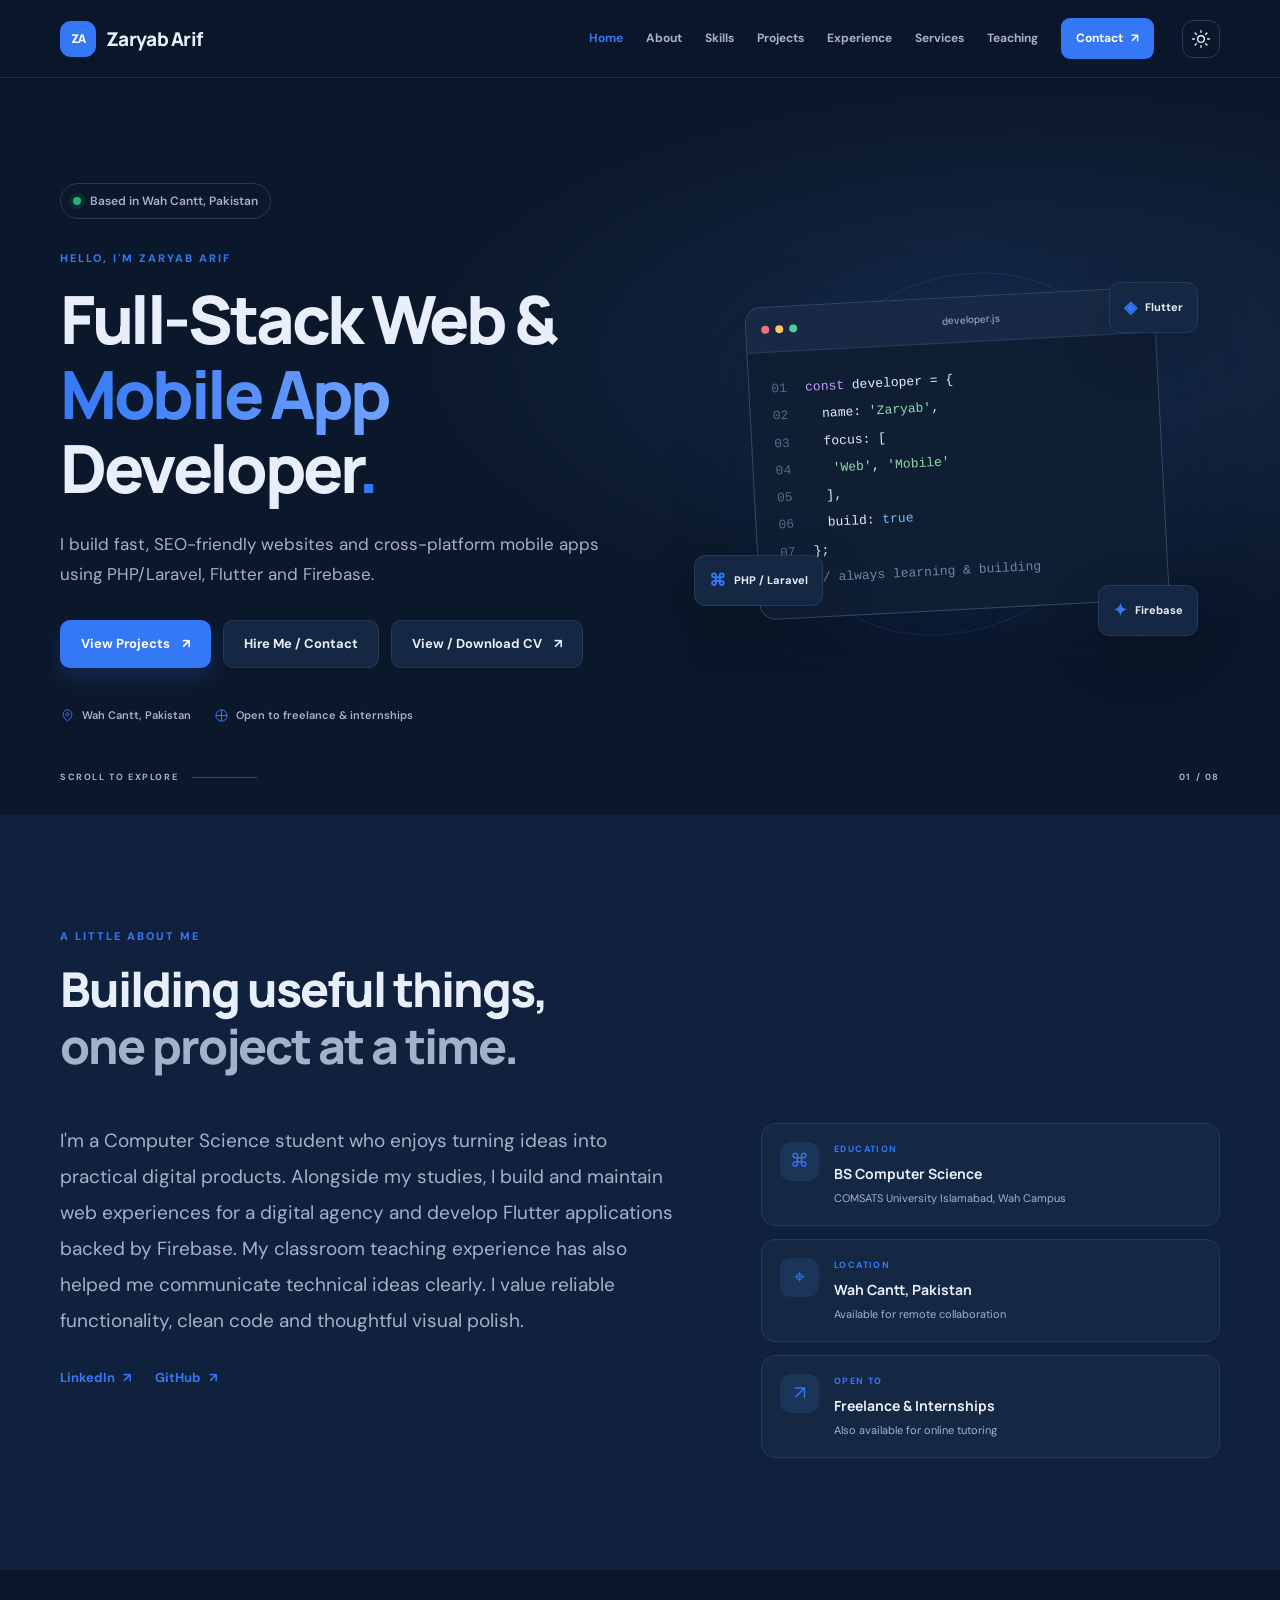
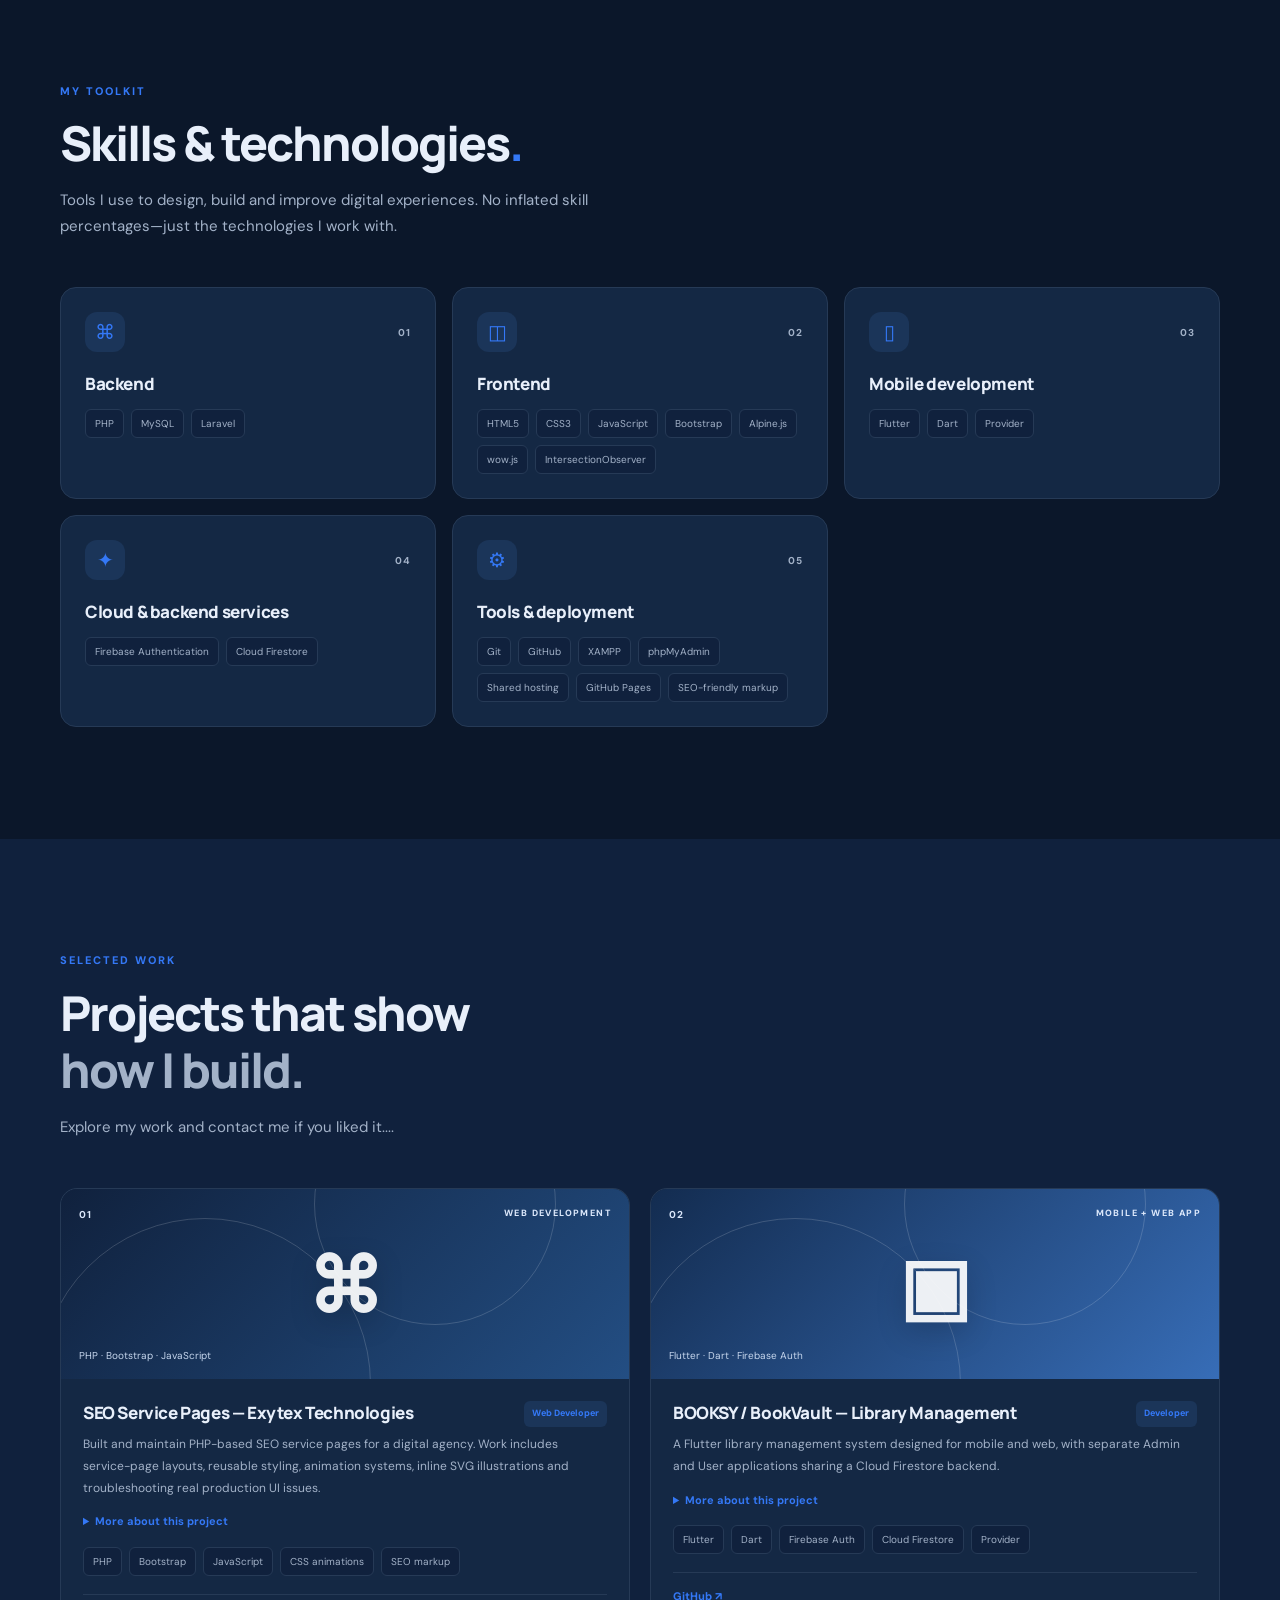
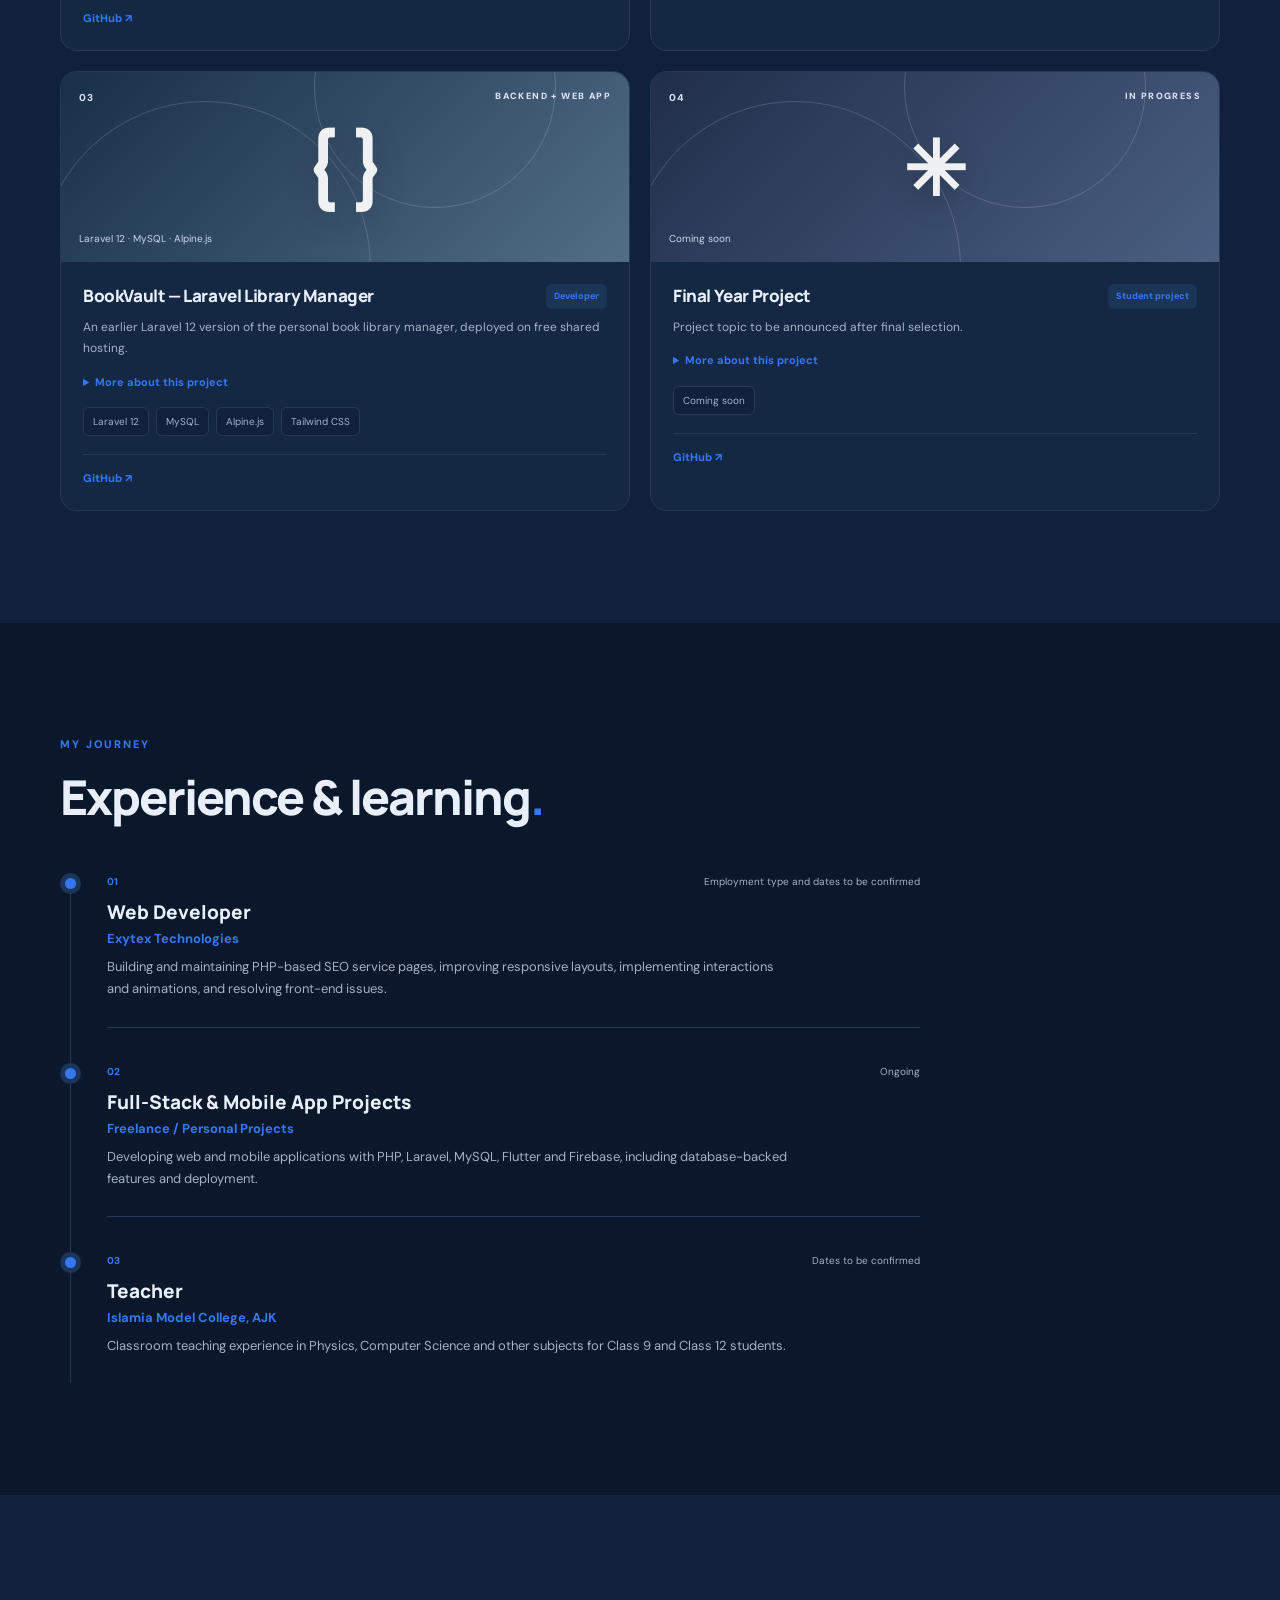
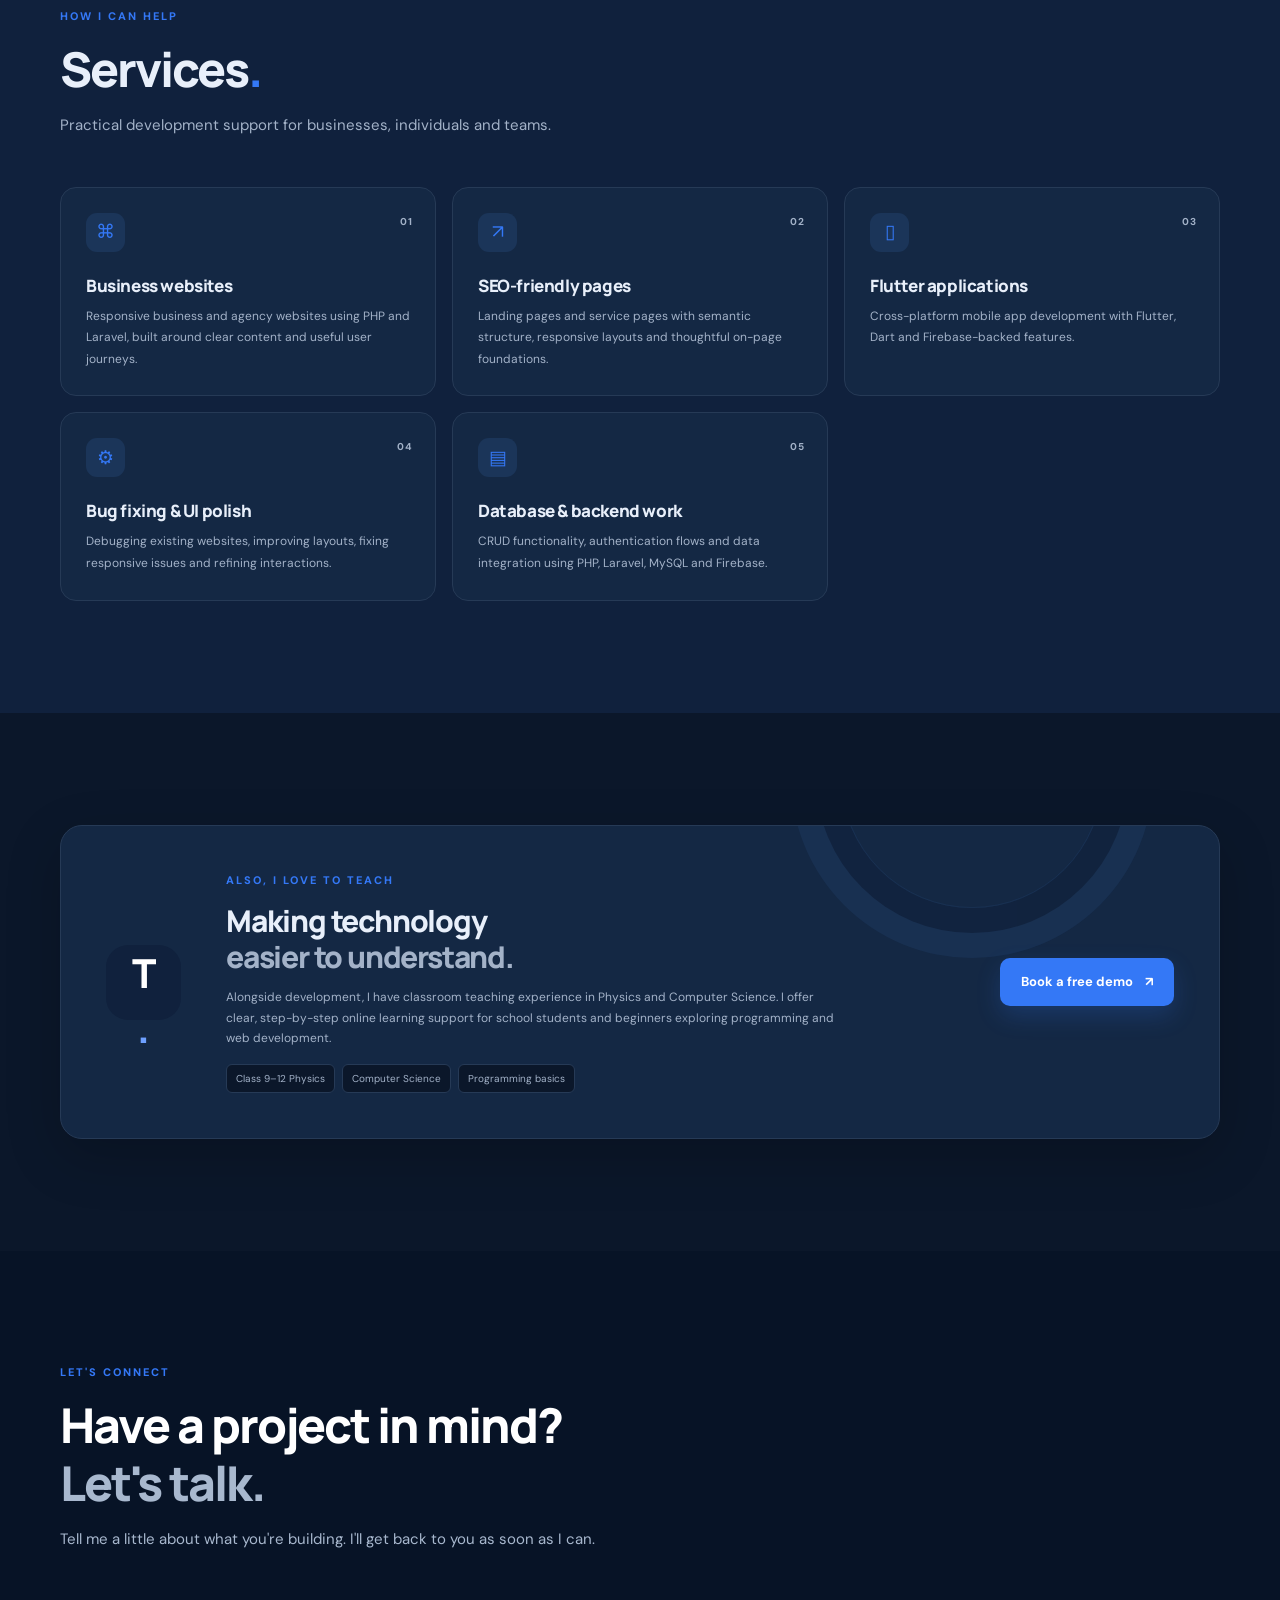
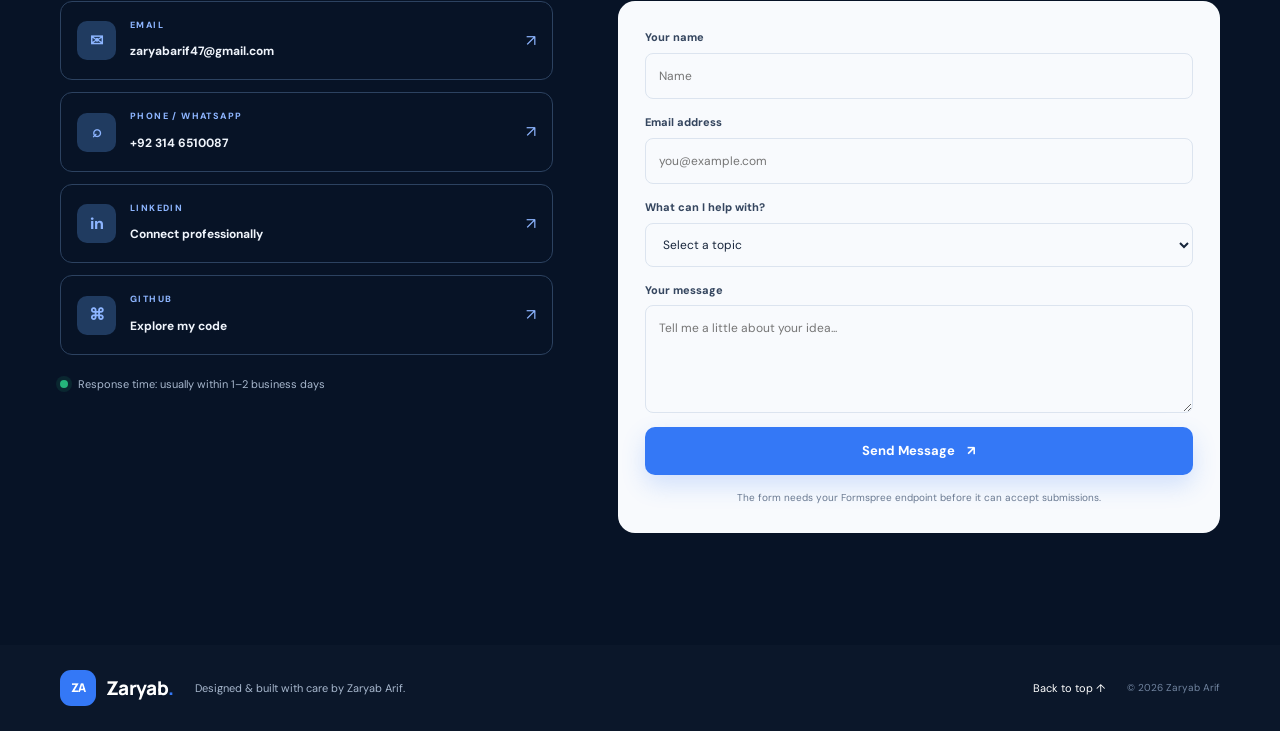
==== index.html @ fd58aae4 "Add files via upload" ====
<!doctype html>
<html lang="en">
<head>
  <meta charset="utf-8">
  <meta name="viewport" content="width=device-width, initial-scale=1">
  <meta name="theme-color" content="#10213d">
  <meta name="description" content="Zaryab Arif is a Full-Stack Web & Mobile App Developer and Computer Science student in Wah Cantt, Pakistan. Explore web, Flutter and Firebase projects.">
  <meta name="author" content="Zaryab Arif">
  <meta property="og:type" content="website">
  <meta property="og:title" content="Zaryab Arif | Full-Stack Web & Mobile App Developer">
  <meta property="og:description" content="I build fast, SEO-friendly websites and cross-platform mobile apps using PHP/Laravel, Flutter and Firebase.">
  <meta property="og:url" content="https://YOUR-USERNAME.github.io/YOUR-REPOSITORY/">
  <meta property="og:image" content="https://YOUR-USERNAME.github.io/YOUR-REPOSITORY/assets/og-cover.svg">
  <meta name="twitter:card" content="summary_large_image">
  <link rel="canonical" href="https://YOUR-USERNAME.github.io/YOUR-REPOSITORY/">
  <link rel="icon" href="assets/favicon.svg" type="image/svg+xml">
  <link rel="preconnect" href="https://fonts.googleapis.com">
  <link rel="preconnect" href="https://fonts.gstatic.com" crossorigin>
  <link href="https://fonts.googleapis.com/css2?family=DM+Sans:wght@400;500;600;700&family=Manrope:wght@400;500;600;700;800&display=swap" rel="stylesheet">
  <link rel="stylesheet" href="styles.css">
  <title>Zaryab Arif | Full-Stack Web & Mobile App Developer</title>
</head>
<body>
  <a class="skip-link" href="#main">Skip to content</a>
  <header class="site-header" id="top">
    <nav class="nav container" aria-label="Main navigation">
      <a class="brand" href="#home" aria-label="Zaryab Arif home"><span class="brand-mark">ZA</span><span>Zaryab Arif<span class="brand-dot"></span></span></a>
      <button class="menu-toggle icon-button" aria-label="Open navigation menu" aria-expanded="false" aria-controls="nav-links">
        <svg viewBox="0 0 24 24" aria-hidden="true"><path d="M4 7h16M4 12h16M4 17h16"/></svg>
      </button>
      <div class="nav-links" id="nav-links">
        <a href="#home">Home</a><a href="#about">About</a><a href="#skills">Skills</a><a href="#projects">Projects</a><a href="#experience">Experience</a><a href="#services">Services</a><a href="#teaching">Teaching</a><a class="nav-contact" href="#contact">Contact <span aria-hidden="true">↗</span></a>
      </div>
      <button class="theme-toggle icon-button" aria-label="Switch to light mode" title="Toggle color theme">
        <svg class="sun-icon" viewBox="0 0 24 24" aria-hidden="true"><circle cx="12" cy="12" r="4"/><path d="M12 2v2m0 16v2M4.93 4.93l1.42 1.42m11.3 11.3 1.42 1.42M2 12h2m16 0h2M4.93 19.07l1.42-1.42m11.3-11.3 1.42-1.42"/></svg>
        <svg class="moon-icon" viewBox="0 0 24 24" aria-hidden="true"><path d="M20.5 14.2A8.5 8.5 0 0 1 9.8 3.5 8.5 8.5 0 1 0 20.5 14.2Z"/></svg>
      </button>
    </nav>
  </header>

  <main id="main">
    <section class="hero section" id="home">
      <div class="container hero-grid">
        <div class="hero-copy reveal">
          <div class="eyebrow"><span class="status-dot"></span><span id="hero-location">Based in Wah Cantt, Pakistan</span></div>
          <p class="hero-kicker">HELLO, I'M <span id="hero-name">ZARYAB ARIF</span></p>
          <h1>Full-Stack Web &amp; <span class="gradient-text">Mobile App</span> Developer<span class="accent-period">.</span></h1>
          <p class="hero-description" id="hero-pitch">I build fast, SEO-friendly websites and cross-platform mobile apps using PHP/Laravel, Flutter and Firebase.</p>
          <div class="hero-actions">
            <a class="button button-primary" href="#projects">View Projects <span aria-hidden="true">↗</span></a>
            <a class="button button-secondary" href="#contact">Hire Me / Contact</a>
            <a class="button button-secondary"
   href="assets/Zaryab-Arif-CV.pdf"
   target="_blank"
   rel="noopener noreferrer">
   View / Download CV <span aria-hidden="true">↗</span>
</a>
          </div>
          <div class="hero-meta">
            <span><svg viewBox="0 0 24 24" aria-hidden="true"><path d="M12 21s7-5.2 7-11a7 7 0 1 0-14 0c0 5.8 7 11 7 11Z"/><circle cx="12" cy="10" r="2.3"/></svg><span id="hero-city">Wah Cantt, Pakistan</span></span>
            <span><svg viewBox="0 0 24 24" aria-hidden="true"><path d="M12 3v18M3 12h18"/><circle cx="12" cy="12" r="9"/></svg>Open to freelance &amp; internships</span>
          </div>
        </div>
        <div class="hero-art reveal" aria-label="Abstract illustration of web and mobile development">
          <div class="orbit orbit-one"></div><div class="orbit orbit-two"></div>
          <div class="code-window">
            <div class="window-top"><span></span><span></span><span></span><b>developer.js</b></div>
            <div class="code-lines" aria-hidden="true">
              <p><i>01</i> <span class="code-purple">const</span> developer = {</p>
              <p><i>02</i> &nbsp; name: <span class="code-green">'Zaryab'</span>,</p>
              <p><i>03</i> &nbsp; focus: [</p>
              <p><i>04</i> &nbsp;&nbsp; <span class="code-green">'Web'</span>, <span class="code-green">'Mobile'</span></p>
              <p><i>05</i> &nbsp; ],</p>
              <p><i>06</i> &nbsp; build: <span class="code-blue">true</span></p>
              <p><i>07</i> };</p>
              <p class="code-comment"><i>08</i> // always learning & building</p>
            </div>
          </div>
          <div class="floating-chip chip-flutter"><span class="chip-symbol">◈</span> Flutter</div>
          <div class="floating-chip chip-php"><span class="chip-symbol">⌘</span> PHP / Laravel</div>
          <div class="floating-chip chip-firebase"><span class="chip-symbol">✦</span> Firebase</div>
          <div class="hero-glow"></div>
        </div>
      </div>
      <div class="container hero-bottom"><span>SCROLL TO EXPLORE</span><span class="scroll-line"></span><span>01 / 08</span></div>
    </section>

    <section class="section section-soft" id="about">
      <div class="container">
        <div class="section-heading reveal"><p class="section-label">A LITTLE ABOUT ME</p><h2>Building useful things,<br><span class="muted-heading">one project at a time.</span></h2></div>
        <div class="about-grid">
          <div class="about-main reveal"><p class="large-copy" id="about-copy">I'm a Computer Science student who enjoys turning ideas into practical digital products. Alongside my studies, I build and maintain web experiences for a digital agency and develop Flutter applications backed by Firebase. My classroom teaching experience has also helped me communicate technical ideas clearly. I value reliable functionality, clean code and thoughtful visual polish.</p>
            <div class="about-links"><a href="https://www.linkedin.com/in/zaryab-arif-a4a70a3a6" target="_blank" rel="noopener noreferrer">LinkedIn <span>↗</span></a><a href="https://github.com/zaryabarif47-byte" target="_blank" rel="noopener noreferrer">GitHub <span>↗</span></a></div>
          </div>
          <div class="about-facts reveal">
            <div class="fact-card"><span class="fact-icon">⌘</span><div><small>EDUCATION</small><strong>BS Computer Science</strong><p>COMSATS University Islamabad, Wah Campus</p></div></div>
            <div class="fact-card"><span class="fact-icon">⌖</span><div><small>LOCATION</small><strong>Wah Cantt, Pakistan</strong><p>Available for remote collaboration</p></div></div>
            <div class="fact-card"><span class="fact-icon">↗</span><div><small>OPEN TO</small><strong>Freelance &amp; Internships</strong><p>Also available for online tutoring</p></div></div>
          </div>
        </div>
      </div>
    </section>

    <section class="section" id="skills">
      <div class="container">
        <div class="section-heading reveal"><p class="section-label">MY TOOLKIT</p><h2>Skills &amp; technologies<span class="accent-period">.</span></h2><p class="section-intro">Tools I use to design, build and improve digital experiences. No inflated skill percentages—just the technologies I work with.</p></div>
        <div class="skills-grid" id="skills-grid"></div>
      </div>
    </section>

    <section class="section section-soft" id="projects">
      <div class="container">
        <div class="section-heading reveal"><p class="section-label">SELECTED WORK</p><h2>Projects that show<br><span class="muted-heading">how I build.</span></h2><p class="section-intro">Explore my work and contact me if you liked it....</p></div>
        <div class="projects-grid" id="projects-grid"></div>
        
      </div>
    </section>

    <section class="section" id="experience">
      <div class="container">
        <div class="section-heading reveal"><p class="section-label">MY JOURNEY</p><h2>Experience &amp; learning<span class="accent-period">.</span></h2></div>
        <div class="timeline" id="timeline"></div>
      </div>
    </section>

    <section class="section section-soft" id="services">
      <div class="container">
        <div class="section-heading reveal"><p class="section-label">HOW I CAN HELP</p><h2>Services<span class="accent-period">.</span></h2><p class="section-intro">Practical development support for businesses, individuals and teams.</p></div>
        <div class="services-grid" id="services-grid"></div>
      </div>
    </section>

    <section class="section teaching-section" id="teaching">
      <div class="container teaching-panel reveal">
        <div class="teaching-mark">T<span>.</span></div>
        <div class="teaching-copy"><p class="section-label">ALSO, I LOVE TO TEACH</p><h2>Making technology<br><span class="muted-heading">easier to understand.</span></h2><p>Alongside development, I have classroom teaching experience in Physics and Computer Science. I offer clear, step-by-step online learning support for school students and beginners exploring programming and web development.</p><div class="teaching-tags"><span>Class 9–12 Physics</span><span>Computer Science</span><span>Programming basics</span></div></div>
        <a class="button button-primary" id="teaching-cta" href="https://wa.me/923146510087" target="_blank" rel="noopener noreferrer">Book a free demo <span>↗</span></a>
      </div>
    </section>

    <section class="section contact-section" id="contact">
      <div class="container">
        <div class="section-heading reveal"><p class="section-label">LET'S CONNECT</p><h2>Have a project in mind?<br><span class="muted-heading">Let's talk.</span></h2><p class="section-intro">Tell me a little about what you're building. I'll get back to you as soon as I can.</p></div>
        <div class="contact-grid">
          <div class="contact-details reveal">
            <a class="contact-item" href="mailto:zaryabarif47@gmail.com"><span class="contact-icon">✉</span><span><small>EMAIL</small><strong>zaryabarif47@gmail.com</strong></span><span class="contact-arrow">↗</span></a>
            <a class="contact-item" href="tel:+923146510087"><span class="contact-icon">⌕</span><span><small>PHONE / WHATSAPP</small><strong>+92 314 6510087</strong></span><span class="contact-arrow">↗</span></a>
            <a class="contact-item" href="https://www.linkedin.com/in/zaryab-arif-a4a70a3a6" target="_blank" rel="noopener noreferrer"><span class="contact-icon">in</span><span><small>LINKEDIN</small><strong>Connect professionally</strong></span><span class="contact-arrow">↗</span></a>
            <a class="contact-item" href="https://github.com/zaryabarif47-byte" target="_blank" rel="noopener noreferrer"><span class="contact-icon">⌘</span><span><small>GITHUB</small><strong>Explore my code</strong></span><span class="contact-arrow">↗</span></a>
            <div class="response-note"><span class="status-dot"></span> Response time: usually within 1–2 business days</div>
          </div>
          <form class="contact-form reveal" id="contact-form" action="https://formspree.io/f/YOUR_FORMSPREE_ID" method="POST">
            <div class="form-row"><label for="name">Your name</label><input id="name" name="name" autocomplete="name" required placeholder="Name"></div>
            <div class="form-row"><label for="email">Email address</label><input id="email" name="email" type="email" autocomplete="email" required placeholder="you@example.com"></div>
            <div class="form-row"><label for="subject">What can I help with?</label><select id="subject" name="subject" required><option value="" disabled selected>Select a topic</option><option>Website development</option><option>Mobile app development</option><option>Bug fixing / UI improvements</option><option>Online tutoring</option><option>Internship / Collaboration</option><option>Other</option></select></div>
            <div class="form-row"><label for="message">Your message</label><textarea id="message" name="message" rows="4" required placeholder="Tell me a little about your idea..."></textarea></div>
            <input type="text" name="_gotcha" class="honeypot" tabindex="-1" autocomplete="off" aria-hidden="true">
            <button class="button button-primary form-submit" type="submit">Send Message <span>↗</span></button>
            <p class="form-status" id="form-status" role="status" aria-live="polite">The form needs your Formspree endpoint before it can accept submissions.</p>
          </form>
        </div>
      </div>
    </section>
  </main>

  <footer class="footer">
    <div class="container footer-inner"><a class="brand" href="#home"><span class="brand-mark">ZA</span><span>Zaryab<span class="brand-dot">.</span></span></a><p>Designed &amp; built with care by Zaryab Arif.</p><a href="#top" class="back-top">Back to top ↑</a><span class="copyright">© <span id="year"></span> Zaryab Arif</span></div>
  </footer>
  <script src="data.js"></script>
  <script src="script.js" defer></script>
</body>
</html>
---- styles.css ----
@import url('https://fonts.googleapis.com/css2?family=DM+Sans:wght@400;500;600;700&family=Manrope:wght@400;500;600;700;800&display=swap');
:root{--navy:#10213d;--navy-2:#1c3456;--blue:#3478f6;--blue-2:#205fd3;--blue-pale:#eaf1ff;--ink:#17253b;--muted:#68778d;--line:#e3e9f1;--surface:#fff;--surface-2:#f5f8fc;--card:#fff;--shadow:0 18px 55px rgba(16,33,61,.08);--radius:20px;--font-body:'DM Sans',sans-serif;--font-heading:'Manrope',sans-serif;color-scheme:dark}
:root[data-theme="dark"]{--navy:#10213d;--navy-2:#1c3456;--ink:#e8effa;--muted:#a3b2c8;--line:#263a56;--surface:#0b172a;--surface-2:#10213d;--card:#142844;--blue-pale:#1b3559;--shadow:0 18px 55px rgba(0,0,0,.2);color-scheme:dark}
:root[data-theme="light"]{--navy:#f6f8fc;--navy-2:#eaf0f8;--ink:#14233b;--muted:#63728a;--line:#dfe6ef;--surface:#fff;--surface-2:#f4f7fb;--card:#fff;--blue-pale:#edf3ff;--shadow:0 18px 55px rgba(16,33,61,.08);color-scheme:light}
*{box-sizing:border-box}html{scroll-behavior:smooth;scroll-padding-top:88px}body{margin:0;background:var(--surface);color:var(--ink);font:400 16px/1.7 var(--font-body);-webkit-font-smoothing:antialiased}a{color:inherit;text-decoration:none}button,input,select,textarea{font:inherit}button,a{-webkit-tap-highlight-color:transparent}::selection{background:var(--blue);color:#fff}.container{width:min(1160px,calc(100% - 44px));margin-inline:auto}.section{padding:112px 0}.section-soft{background:var(--surface-2)}.skip-link{position:absolute;top:-60px;left:16px;background:var(--blue);color:#fff;padding:10px 16px;border-radius:8px;z-index:1000}.skip-link:focus{top:12px}
.site-header{height:78px;position:sticky;top:0;z-index:100;background:color-mix(in srgb,var(--surface) 88%,transparent);backdrop-filter:blur(18px);border-bottom:1px solid color-mix(in srgb,var(--line) 70%,transparent)}.nav{height:100%;display:flex;align-items:center;gap:28px}.brand{display:inline-flex;align-items:center;gap:10px;font:800 19px var(--font-heading);letter-spacing:-.7px;white-space:nowrap}.brand-mark{display:grid;place-items:center;width:36px;height:36px;border-radius:11px;background:var(--blue);color:white;font-size:12px;letter-spacing:-.5px}.brand-dot,.accent-period{color:var(--blue)}.nav-links{display:flex;align-items:center;gap:23px;margin-left:auto}.nav-links a{font-size:12px;font-weight:700;color:var(--muted);transition:color .2s}.nav-links a:hover,.nav-links a.active{color:var(--blue)}.nav-links .nav-contact{background:var(--blue);color:white;padding:10px 15px;border-radius:9px}.nav-links .nav-contact:hover{background:var(--blue-2);color:white}.nav-contact span{padding-left:5px}.icon-button{border:0;background:transparent;color:var(--ink);cursor:pointer;display:grid;place-items:center}.icon-button svg{width:20px;height:20px;fill:none;stroke:currentColor;stroke-width:1.7;stroke-linecap:round;stroke-linejoin:round}.theme-toggle{width:38px;height:38px;border:1px solid var(--line);border-radius:11px;flex:none}.moon-icon{display:none}.menu-toggle{display:none}
.hero{min-height:690px;padding:105px 0 30px;overflow:hidden;background:radial-gradient(ellipse at 80% 38%,color-mix(in srgb,var(--blue-pale) 65%,transparent),transparent 43%),var(--surface)}.hero-grid{display:grid;grid-template-columns:1.06fr .94fr;align-items:center;gap:40px}.eyebrow{display:inline-flex;align-items:center;gap:9px;padding:7px 12px;border:1px solid var(--line);border-radius:99px;color:var(--muted);font-size:12px;font-weight:600;margin-bottom:30px}.status-dot{width:8px;height:8px;background:#25b47b;border-radius:50%;box-shadow:0 0 0 4px rgba(37,180,123,.12)}.hero-kicker,.section-label{font-size:11px;letter-spacing:2px;font-weight:800;color:var(--blue);margin:0 0 14px}.hero h1{font:800 clamp(42px,5.2vw,68px)/1.12 var(--font-heading);letter-spacing:-3.4px;margin:0;max-width:650px}.gradient-text{background:linear-gradient(100deg,#3478f6,#70a2ff);-webkit-background-clip:text;background-clip:text;color:transparent}.hero-description{max-width:540px;color:var(--muted);font-size:17px;line-height:1.8;margin:23px 0 30px}.hero-actions{display:flex;flex-wrap:wrap;gap:12px}.button{display:inline-flex;align-items:center;justify-content:center;gap:12px;min-height:48px;padding:0 20px;border-radius:10px;font-size:13px;font-weight:700;border:1px solid transparent;cursor:pointer;transition:transform .2s,background .2s,box-shadow .2s}.button:hover{transform:translateY(-3px)}.button-primary{background:var(--blue);color:#fff;box-shadow:0 10px 24px rgba(52,120,246,.2)}.button-primary:hover{background:var(--blue-2);box-shadow:0 13px 27px rgba(52,120,246,.27)}.button-secondary{border-color:var(--line);color:var(--ink);background:var(--card)}.button-secondary:hover{border-color:var(--blue);color:var(--blue)}.hero-meta{display:flex;gap:23px;flex-wrap:wrap;margin-top:38px;color:var(--muted);font-size:11px;font-weight:600}.hero-meta span{display:inline-flex;align-items:center;gap:7px}.hero-meta svg{width:15px;height:15px;fill:none;stroke:var(--blue);stroke-width:1.6}
.hero-art{height:440px;position:relative;display:grid;place-items:center}.hero-glow{position:absolute;width:290px;height:290px;background:var(--blue);opacity:.09;filter:blur(75px);border-radius:50%;z-index:0}.orbit{position:absolute;border:1px solid color-mix(in srgb,var(--blue) 20%,transparent);border-radius:50%;transform:rotate(-24deg)}.orbit-one{width:420px;height:250px}.orbit-two{width:340px;height:390px;transform:rotate(48deg)}.code-window{width:min(410px,92%);position:relative;z-index:2;background:#101e34;border:1px solid #344966;border-radius:16px;box-shadow:0 30px 80px rgba(10,25,48,.25);overflow:hidden;transform:rotate(-3deg)}.window-top{height:45px;background:#172944;border-bottom:1px solid #2a3d59;display:flex;align-items:center;gap:6px;padding:0 15px}.window-top>span{width:8px;height:8px;border-radius:50%;background:#ff6d6d}.window-top>span:nth-child(2){background:#ffc65c}.window-top>span:nth-child(3){background:#51cf91}.window-top b{font:500 10px var(--font-body);color:#91a5c2;margin-left:auto;margin-right:auto}.code-lines{padding:23px 22px 25px}.code-lines p{font:500 13px/2.1 ui-monospace,SFMono-Regular,Consolas,monospace;color:#e3ecfb;margin:0;white-space:nowrap}.code-lines i{font-style:normal;color:#526a8a;display:inline-block;width:26px}.code-purple{color:#c49cff}.code-green{color:#91d9ae}.code-blue{color:#7cb8ff}.code-comment{color:#6c86a7!important}.floating-chip{position:absolute;z-index:3;background:var(--card);border:1px solid var(--line);box-shadow:var(--shadow);border-radius:11px;padding:10px 14px;font-size:11px;font-weight:700;display:flex;align-items:center;gap:8px;animation:float 5s ease-in-out infinite}.chip-symbol{color:var(--blue);font-size:17px}.chip-flutter{top:48px;right:22px}.chip-php{bottom:68px;left:0;animation-delay:-1.7s}.chip-firebase{bottom:38px;right:22px;animation-delay:-3s}.hero-bottom{display:flex;align-items:center;gap:14px;color:var(--muted);font-size:9px;letter-spacing:1.6px;font-weight:700;margin-top:45px}.scroll-line{height:1px;width:65px;background:var(--blue);opacity:.5}.hero-bottom span:last-child{margin-left:auto}
.section-heading{margin-bottom:48px}.section-heading h2{font:800 clamp(32px,4vw,48px)/1.2 var(--font-heading);letter-spacing:-2px;margin:0;color:var(--ink)}.muted-heading{color:var(--muted)}.section-intro{max-width:570px;color:var(--muted);margin:16px 0 0;font-size:15px}.about-grid{display:grid;grid-template-columns:1.15fr .85fr;gap:80px;align-items:start}.large-copy{font-size:19px;line-height:1.9;color:var(--muted);margin:0}.about-links{display:flex;gap:24px;margin-top:28px}.about-links a{font-size:13px;font-weight:700;color:var(--blue)}.about-links span{margin-left:5px}.about-facts{display:grid;gap:13px}.fact-card{display:flex;gap:15px;padding:18px;background:var(--card);border:1px solid var(--line);border-radius:14px}.fact-icon,.service-icon{display:grid;place-items:center;flex:none;width:39px;height:39px;background:var(--blue-pale);color:var(--blue);border-radius:11px;font-size:19px}.fact-card small,.contact-item small{display:block;font-size:9px;letter-spacing:1.4px;font-weight:800;color:var(--blue);margin-bottom:3px}.fact-card strong{font:700 14px var(--font-heading)}.fact-card p{margin:3px 0 0;color:var(--muted);font-size:11px;line-height:1.5}
.skills-grid{display:grid;grid-template-columns:repeat(3,1fr);gap:16px}.skill-card{padding:24px;background:var(--card);border:1px solid var(--line);border-radius:16px;transition:transform .25s,border-color .25s,box-shadow .25s}.skill-card:hover,.project-card:hover,.service-card:hover{transform:translateY(-5px);border-color:color-mix(in srgb,var(--blue) 45%,var(--line));box-shadow:var(--shadow)}.skill-card-top{display:flex;justify-content:space-between;align-items:center}.skill-icon{width:40px;height:40px;display:grid;place-items:center;background:var(--blue-pale);border-radius:12px;color:var(--blue);font-size:20px}.skill-index,.project-number,.service-number{color:var(--muted);font-size:10px;letter-spacing:1px;font-weight:700}.skill-card h3,.project-content h3,.service-card h3{font:800 17px var(--font-heading);margin:20px 0 14px;letter-spacing:-.4px}.skill-tags,.project-tags,.teaching-tags{display:flex;flex-wrap:wrap;gap:7px}.skill-tags span,.project-tags span,.teaching-tags span{font-size:10px;color:var(--muted);background:var(--surface-2);border:1px solid var(--line);padding:5px 9px;border-radius:6px}
.projects-grid{display:grid;grid-template-columns:repeat(2,1fr);gap:20px}.project-card{background:var(--card);border:1px solid var(--line);border-radius:17px;overflow:hidden;transition:transform .25s,border-color .25s,box-shadow .25s}.project-visual{height:190px;position:relative;overflow:hidden;display:flex;align-items:center;justify-content:center;background:linear-gradient(135deg,#10213d,#234e83)}.project-visual:before,.project-visual:after{content:"";position:absolute;border:1px solid rgba(255,255,255,.16);border-radius:50%;width:240px;height:240px;transform:translate(90px,-80px)}.project-visual:after{width:330px;height:330px;transform:translate(-140px,100px)}.project-visual-booksy{background:linear-gradient(135deg,#132c50,#376db7)}.project-visual-laravel-bookvault{background:linear-gradient(135deg,#182f48,#526d86)}.project-visual-fyp{background:linear-gradient(135deg,#202e4a,#4a5f82)}.project-number,.project-category{position:absolute;top:17px;color:#dce8fb;z-index:1}.project-number{left:18px}.project-category{right:18px;font-size:9px;letter-spacing:1.4px;font-weight:800}.project-visual-mark{font:800 76px var(--font-heading);color:rgba(255,255,255,.92);z-index:1;text-shadow:0 10px 30px rgba(0,0,0,.2)}.visual-caption{position:absolute;bottom:15px;left:18px;color:#c7d7ee;font-size:10px;z-index:1}.project-content{padding:22px}.project-title-row{display:flex;justify-content:space-between;align-items:flex-start;gap:12px}.project-content h3{margin:0 0 10px}.project-role{font-size:9px;color:var(--blue);font-weight:800;white-space:nowrap;background:var(--blue-pale);padding:5px 8px;border-radius:6px}.project-content>p,.project-details p{color:var(--muted);font-size:12px;line-height:1.8;margin:0 0 13px}.project-details{margin:8px 0 14px}.project-details summary{font-size:11px;font-weight:700;color:var(--blue);cursor:pointer}.project-details p{margin:8px 0 0}.project-tags{margin-top:16px}.project-links{display:flex;gap:17px;margin-top:18px;padding-top:14px;border-top:1px solid var(--line)}.project-links a{font-size:11px;font-weight:800;color:var(--blue)}.link-placeholder{font-size:10px;color:var(--muted);font-style:italic}.project-note{display:flex;align-items:center;gap:12px;margin-top:25px;color:var(--muted);font-size:12px}.project-note p{margin:0}.note-mark{display:grid;place-items:center;width:25px;height:25px;border-radius:50%;background:var(--blue-pale);color:var(--blue)}code{background:var(--surface-2);padding:2px 5px;border-radius:4px}
.timeline{max-width:850px;margin-left:10px;border-left:1px solid var(--line)}.timeline-item{position:relative;padding:0 0 35px 36px}.timeline-item:last-child{padding-bottom:0}.timeline-marker{position:absolute;left:-6px;top:5px;width:11px;height:11px;border-radius:50%;background:var(--blue);box-shadow:0 0 0 5px var(--blue-pale)}.timeline-content{padding:0 0 26px;border-bottom:1px solid var(--line)}.timeline-item:last-child .timeline-content{border:0}.timeline-top{display:flex;justify-content:space-between;gap:15px;margin-bottom:9px}.timeline-number{font-size:10px;font-weight:800;color:var(--blue)}.timeline-type{font-size:10px;color:var(--muted)}.timeline-content h3{font:800 19px var(--font-heading);margin:0}.timeline-content h4{font:700 13px var(--font-body);color:var(--blue);margin:5px 0 9px}.timeline-content p{font-size:13px;color:var(--muted);max-width:680px;margin:0}
.services-grid{display:grid;grid-template-columns:repeat(3,1fr);gap:16px}.service-card{position:relative;padding:25px;background:var(--card);border:1px solid var(--line);border-radius:16px;transition:transform .25s,border-color .25s,box-shadow .25s}.service-card .service-icon{margin-bottom:22px}.service-number{position:absolute;right:22px;top:25px}.service-card h3{margin:0 0 9px}.service-card p{font-size:12px;line-height:1.8;color:var(--muted);margin:0}
.teaching-panel{position:relative;display:grid;grid-template-columns:90px 1fr auto;gap:30px;align-items:center;padding:45px;background:var(--card);border:1px solid var(--line);border-radius:22px;box-shadow:var(--shadow);overflow:hidden}.teaching-panel:after{content:"";position:absolute;width:260px;height:260px;right:10%;top:-180px;border:1px solid var(--blue-pale);border-radius:50%;box-shadow:0 0 0 25px var(--surface-2),0 0 0 50px var(--blue-pale);opacity:.65}.teaching-mark{width:75px;height:75px;border-radius:22px;display:grid;place-items:center;background:var(--navy);color:white;font:800 40px var(--font-heading);z-index:1}.teaching-mark span{color:#6ea0ff}.teaching-copy{z-index:1}.teaching-copy h2{font:800 30px/1.2 var(--font-heading);letter-spacing:-1.2px;margin:0 0 12px}.teaching-copy>p:not(.section-label){font-size:12px;color:var(--muted);max-width:620px;margin:0 0 16px}.teaching-tags span{background:var(--surface)}.teaching-panel>.button{z-index:1;white-space:nowrap}
.contact-section{background:var(--navy);color:#fff}.contact-section .section-heading h2{color:#fff}.contact-section .muted-heading,.contact-section .section-intro{color:#a8b8ce}.contact-grid{display:grid;grid-template-columns:.9fr 1.1fr;gap:65px;align-items:start}.contact-details{display:grid;gap:12px}.contact-item{display:flex;align-items:center;gap:14px;padding:16px;border:1px solid #2c4260;border-radius:12px;transition:border-color .2s,background .2s}.contact-item:hover{border-color:#5e91ed;background:rgba(255,255,255,.035)}.contact-icon{display:grid;place-items:center;width:39px;height:39px;background:#203b60;border-radius:10px;color:#8db5ff;font-weight:800;flex:none}.contact-item span:nth-child(2){min-width:0}.contact-item small{color:#8db5ff}.contact-item strong{font-size:12px;color:#f0f5fc;overflow-wrap:anywhere}.contact-arrow{margin-left:auto;color:#8db5ff}.response-note{display:flex;align-items:center;gap:10px;color:#a8b8ce;font-size:11px;margin-top:8px}.contact-form{padding:27px;background:#fff;border-radius:17px;color:#17253b;display:grid;gap:14px}.form-row{display:grid;gap:6px}.form-row label{font-size:11px;font-weight:800;color:#35465f}.form-row input,.form-row select,.form-row textarea{width:100%;border:1px solid #dce4ef;border-radius:8px;background:#f8fafd;padding:12px 13px;color:#17253b;font-size:12px;outline:none}.form-row input:focus,.form-row select:focus,.form-row textarea:focus{border-color:#3478f6;box-shadow:0 0 0 3px rgba(52,120,246,.12)}.form-row textarea{resize:vertical;min-height:105px}.form-submit{width:100%;border:0}.form-submit:disabled{opacity:.7;cursor:wait}.form-status{font-size:10px;color:#697991;margin:0;text-align:center}.honeypot{position:absolute;left:-9999px;width:1px;height:1px;overflow:hidden}
.footer{background:#0b172a;color:#a8b8ce;padding:25px 0}.footer-inner{display:flex;align-items:center;gap:22px;flex-wrap:wrap}.footer .brand{color:#fff}.footer .brand-mark{background:#3478f6}.footer p{font-size:11px;margin:0}.back-top{font-size:11px;color:#fff;margin-left:auto}.copyright{font-size:10px;color:#71849f}
.reveal{opacity:0;transform:translateY(18px);transition:opacity .65s ease,transform .65s ease}.reveal.is-visible{opacity:1;transform:translateY(0)}@keyframes float{0%,100%{transform:translateY(0)}50%{transform:translateY(-10px)}}
:root:not([data-theme="dark"]) .sun-icon{display:none}:root:not([data-theme="dark"]) .moon-icon{display:block}
@media(max-width:1050px){.nav-links{gap:13px}.nav-links a{font-size:11px}.nav{gap:15px}.hero{padding-top:80px}.hero h1{font-size:58px}.about-grid{gap:45px}.teaching-panel{grid-template-columns:70px 1fr}.teaching-panel>.button{grid-column:2;justify-self:start}}
@media(max-width:820px){.section{padding:85px 0}.nav{justify-content:space-between}.menu-toggle{display:grid;margin-left:auto}.theme-toggle{margin-left:0}.nav-links{display:none;position:absolute;top:77px;left:0;right:0;margin:0;padding:18px 22px 22px;background:var(--surface);border-bottom:1px solid var(--line);box-shadow:var(--shadow);grid-template-columns:repeat(2,1fr);gap:0 15px}.nav-links.is-open{display:grid}.nav-links a{padding:12px 4px;font-size:13px}.nav-links .nav-contact{margin-top:5px;text-align:center}.hero{padding-top:70px;min-height:auto}.hero-grid{grid-template-columns:1fr;gap:25px}.hero-copy{max-width:680px}.hero h1{font-size:clamp(45px,9vw,64px)}.hero-art{height:360px;max-width:600px;width:100%;margin:auto}.hero-bottom{margin-top:15px}.about-grid{grid-template-columns:1fr;gap:35px}.skills-grid{grid-template-columns:repeat(2,1fr)}.services-grid{grid-template-columns:repeat(2,1fr)}.contact-grid{grid-template-columns:1fr;gap:35px}.teaching-panel{padding:30px;gap:22px}.teaching-copy h2{font-size:27px}}
@media(max-width:560px){.container{width:min(100% - 34px,1160px)}.section{padding:70px 0}.site-header{height:68px}.nav-links{top:67px}.brand{font-size:17px}.brand-mark{width:33px;height:33px}.hero{padding-top:55px}.hero h1{font-size:43px;letter-spacing:-2.4px}.hero-description{font-size:15px}.hero-meta{gap:12px;flex-direction:column}.hero-art{height:300px}.code-window{width:90%}.code-lines{padding:16px}.code-lines p{font-size:10px}.orbit-one{width:300px;height:190px}.orbit-two{width:260px;height:300px}.chip-flutter{right:0;top:22px}.chip-php{left:0;bottom:38px}.chip-firebase{right:0;bottom:14px}.floating-chip{font-size:9px;padding:8px 10px}.section-heading{margin-bottom:32px}.section-heading h2{font-size:34px;letter-spacing:-1.4px}.large-copy{font-size:16px}.skills-grid,.projects-grid,.services-grid{grid-template-columns:1fr}.project-visual{height:165px}.project-title-row{display:block}.project-role{display:inline-block;margin:0 0 12px}.timeline-item{padding-left:25px}.timeline-top{align-items:flex-start;flex-direction:column;gap:3px}.teaching-panel{grid-template-columns:1fr;padding:25px}.teaching-mark{width:58px;height:58px;font-size:31px}.teaching-copy h2{font-size:26px}.teaching-panel>.button{grid-column:1}.contact-form{padding:19px}.footer-inner{gap:12px}.footer p{order:3;width:100%}.back-top{margin-left:auto}.copyright{margin-left:auto}}
@media(prefers-reduced-motion:reduce){html{scroll-behavior:auto}*,*::before,*::after{animation-duration:.01ms!important;animation-iteration-count:1!important;transition-duration:.01ms!important}.reveal{opacity:1;transform:none}}

.cv-link{display:inline-flex;align-items:center;gap:7px;padding:8px 2px;color:var(--blue);font-size:12px;font-weight:800}.cv-link:hover{text-decoration:underline}
:root[data-theme="dark"] .contact-section{background:#071326}
:root[data-theme="dark"] .contact-form{background:#f8fafd}
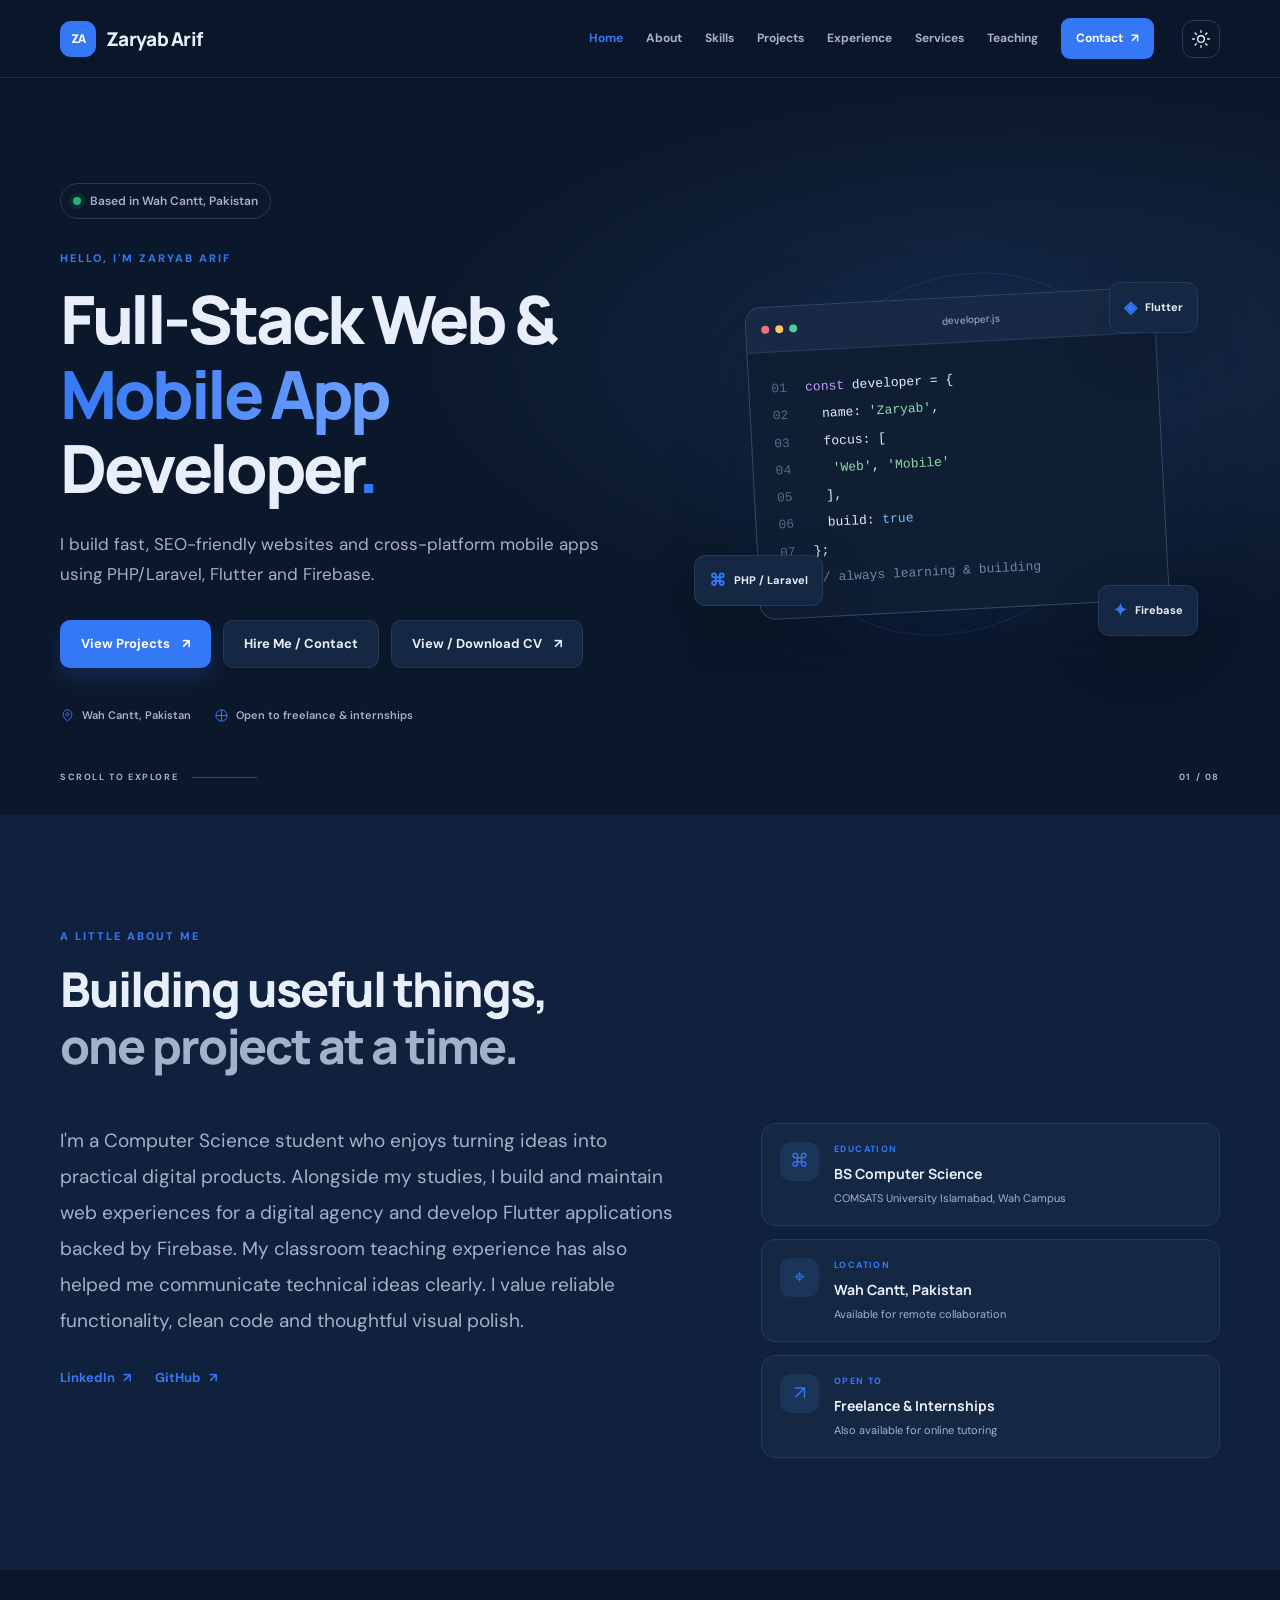
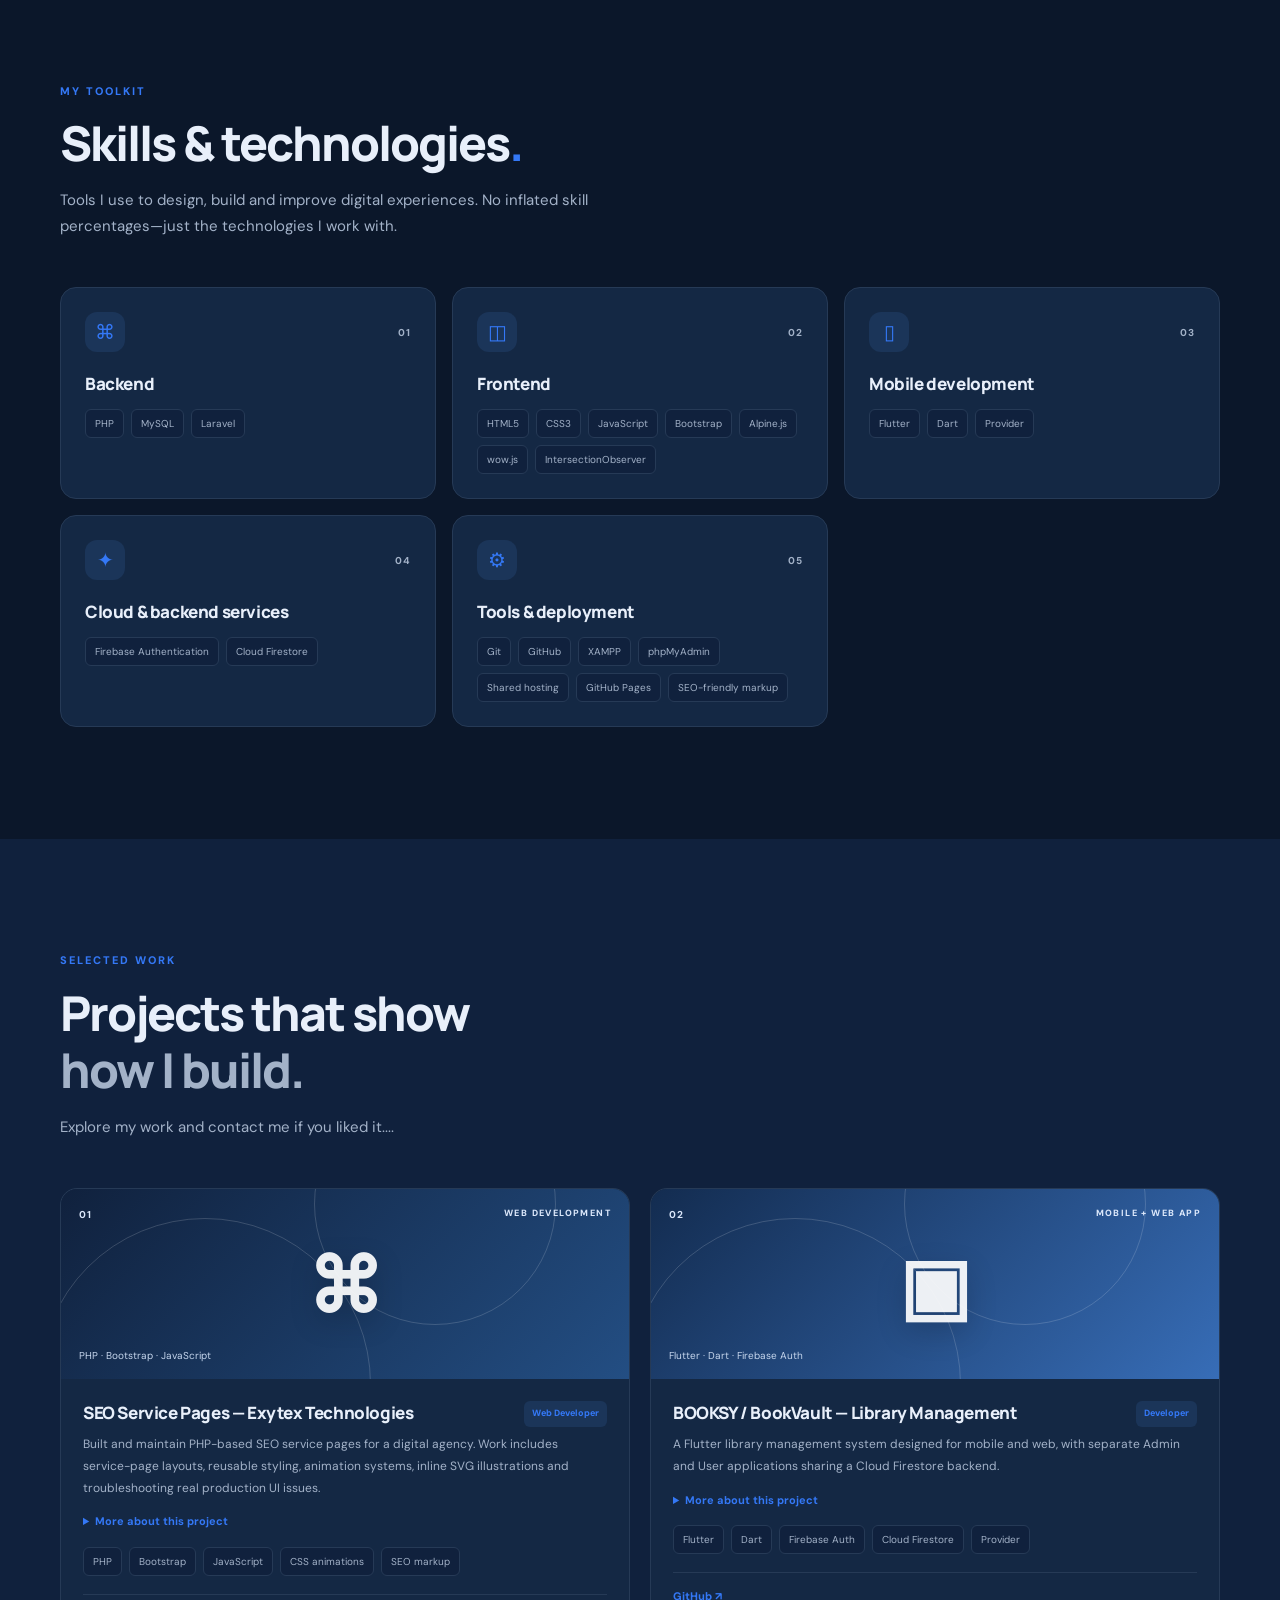
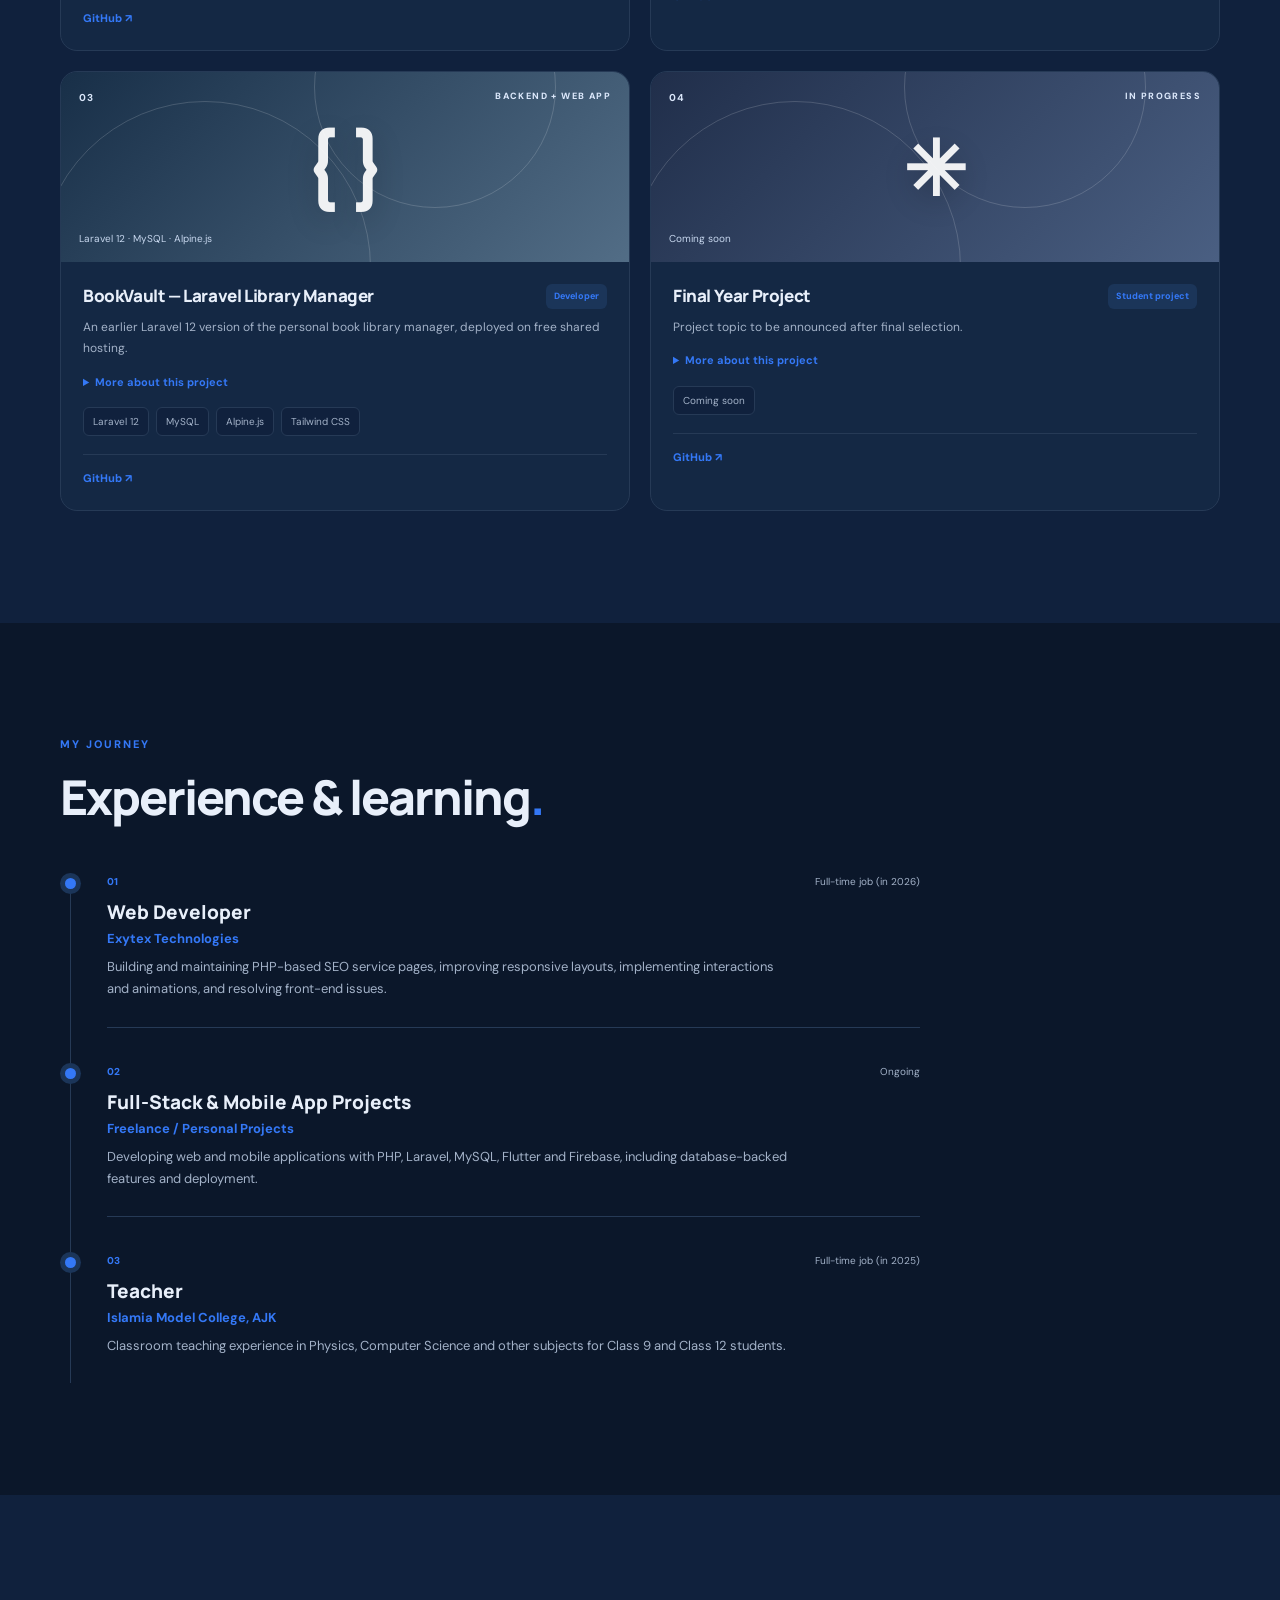
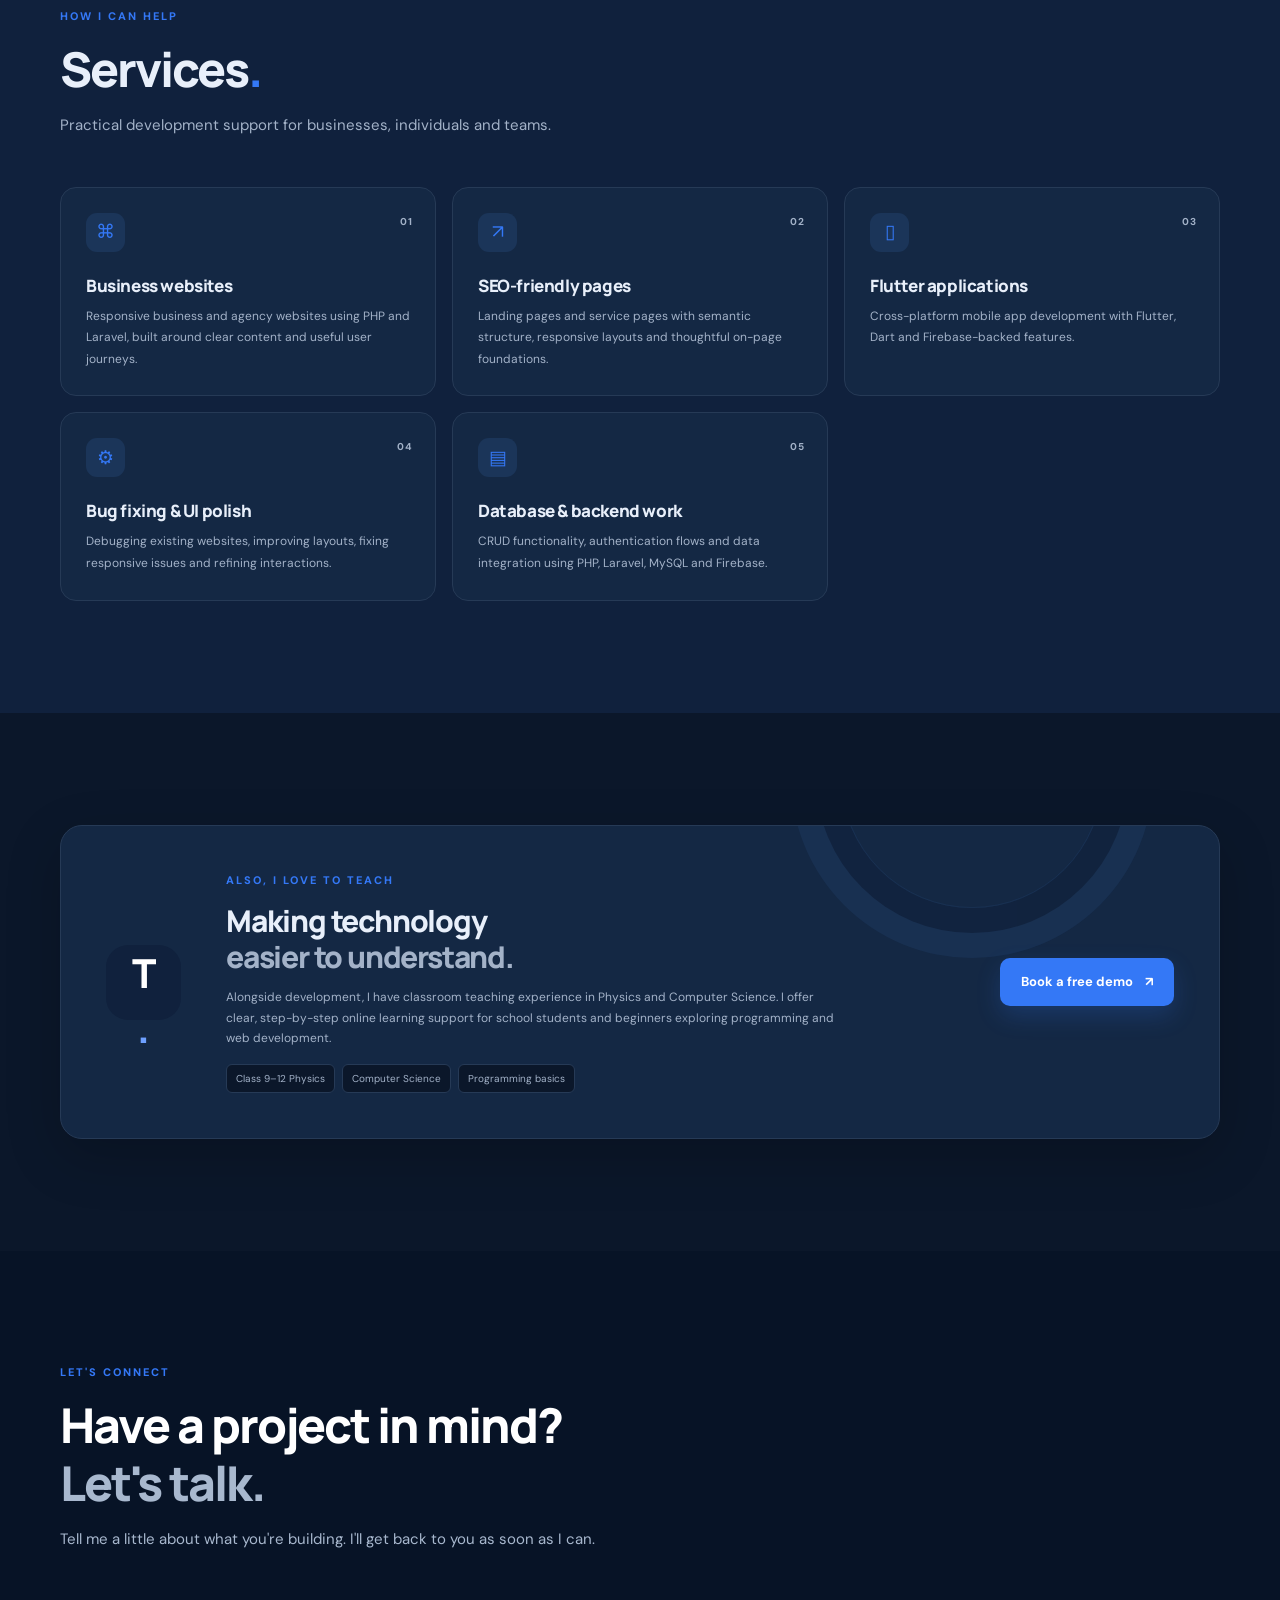
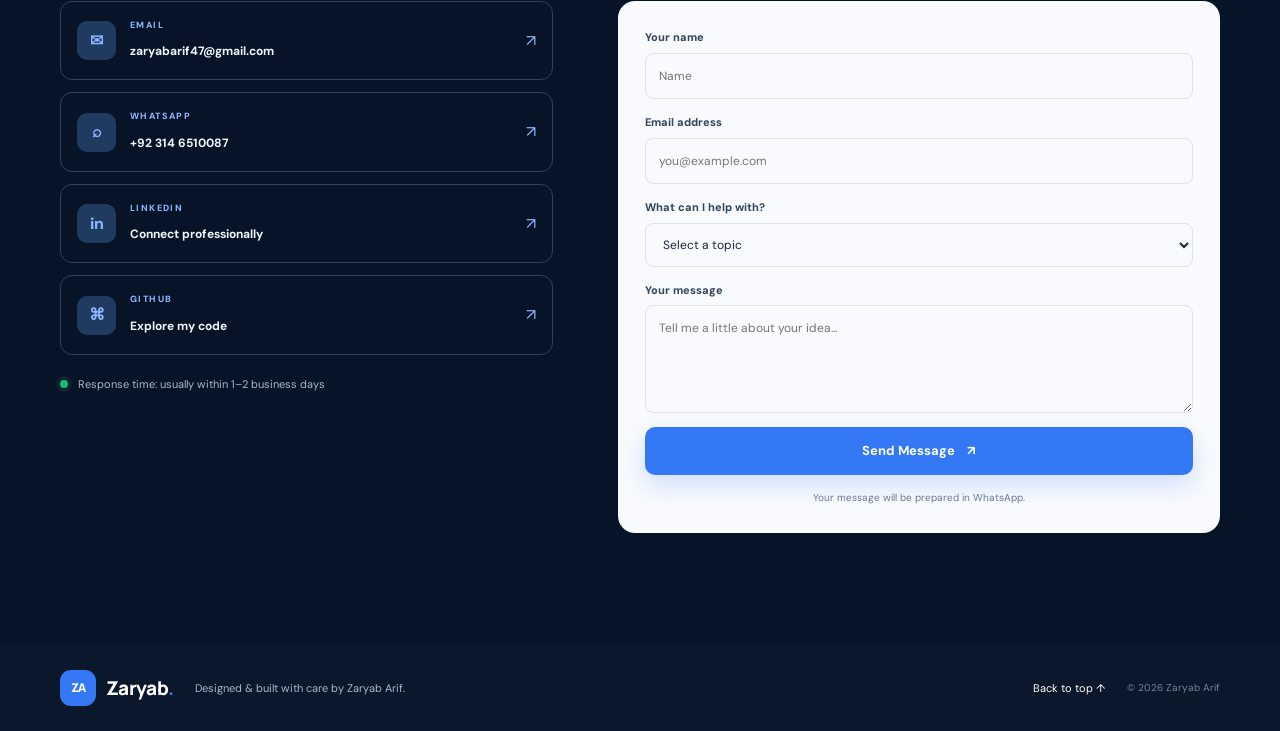
==== commit c007cb69: "Add files via upload" ====
--- a/index.html
+++ b/index.html
@@ -144,20 +144,49 @@
         <div class="contact-grid">
           <div class="contact-details reveal">
             <a class="contact-item" href="mailto:zaryabarif47@gmail.com"><span class="contact-icon">✉</span><span><small>EMAIL</small><strong>zaryabarif47@gmail.com</strong></span><span class="contact-arrow">↗</span></a>
-            <a class="contact-item" href="tel:+923146510087"><span class="contact-icon">⌕</span><span><small>PHONE / WHATSAPP</small><strong>+92 314 6510087</strong></span><span class="contact-arrow">↗</span></a>
-            <a class="contact-item" href="https://www.linkedin.com/in/zaryab-arif-a4a70a3a6" target="_blank" rel="noopener noreferrer"><span class="contact-icon">in</span><span><small>LINKEDIN</small><strong>Connect professionally</strong></span><span class="contact-arrow">↗</span></a>
+            <a class="contact-item" href="https://wa.me/923146510087" target="_blank" rel="noopener noreferrer"><span class="contact-icon">⌕</span><span><small>WHATSAPP</small><strong>+92 314 6510087</strong></span><span class="contact-arrow">↗</span></a>            <a class="contact-item" href="https://www.linkedin.com/in/zaryab-arif-a4a70a3a6" target="_blank" rel="noopener noreferrer"><span class="contact-icon">in</span><span><small>LINKEDIN</small><strong>Connect professionally</strong></span><span class="contact-arrow">↗</span></a>
             <a class="contact-item" href="https://github.com/zaryabarif47-byte" target="_blank" rel="noopener noreferrer"><span class="contact-icon">⌘</span><span><small>GITHUB</small><strong>Explore my code</strong></span><span class="contact-arrow">↗</span></a>
             <div class="response-note"><span class="status-dot"></span> Response time: usually within 1–2 business days</div>
           </div>
-          <form class="contact-form reveal" id="contact-form" action="https://formspree.io/f/YOUR_FORMSPREE_ID" method="POST">
-            <div class="form-row"><label for="name">Your name</label><input id="name" name="name" autocomplete="name" required placeholder="Name"></div>
-            <div class="form-row"><label for="email">Email address</label><input id="email" name="email" type="email" autocomplete="email" required placeholder="you@example.com"></div>
-            <div class="form-row"><label for="subject">What can I help with?</label><select id="subject" name="subject" required><option value="" disabled selected>Select a topic</option><option>Website development</option><option>Mobile app development</option><option>Bug fixing / UI improvements</option><option>Online tutoring</option><option>Internship / Collaboration</option><option>Other</option></select></div>
-            <div class="form-row"><label for="message">Your message</label><textarea id="message" name="message" rows="4" required placeholder="Tell me a little about your idea..."></textarea></div>
-            <input type="text" name="_gotcha" class="honeypot" tabindex="-1" autocomplete="off" aria-hidden="true">
-            <button class="button button-primary form-submit" type="submit">Send Message <span>↗</span></button>
-            <p class="form-status" id="form-status" role="status" aria-live="polite">The form needs your Formspree endpoint before it can accept submissions.</p>
-          </form>
+          
+<form class="contact-form reveal" id="contact-form">
+    <div class="form-row">
+        <label for="name">Your name</label>
+        <input id="name" name="name" autocomplete="name" required placeholder="Name">
+    </div>
+
+    <div class="form-row">
+        <label for="email">Email address</label>
+        <input id="email" name="email" type="email" autocomplete="email" required placeholder="you@example.com">
+    </div>
+
+    <div class="form-row">
+        <label for="subject">What can I help with?</label>
+        <select id="subject" name="subject" required>
+            <option value="" disabled selected>Select a topic</option>
+            <option>Website development</option>
+            <option>Mobile app development</option>
+            <option>Bug fixing / UI improvements</option>
+            <option>Online tutoring</option>
+            <option>Internship / Collaboration</option>
+            <option>Other</option>
+        </select>
+    </div>
+
+    <div class="form-row">
+        <label for="message">Your message</label>
+        <textarea id="message" name="message" rows="4" required placeholder="Tell me a little about your idea..."></textarea>
+    </div>
+
+    <button class="button button-primary form-submit" type="submit">
+        Send Message <span>↗</span>
+    </button>
+
+    <p class="form-status" id="form-status" role="status" aria-live="polite">
+        Your message will be prepared in WhatsApp.
+    </p>
+</form>
+
         </div>
       </div>
     </section>
